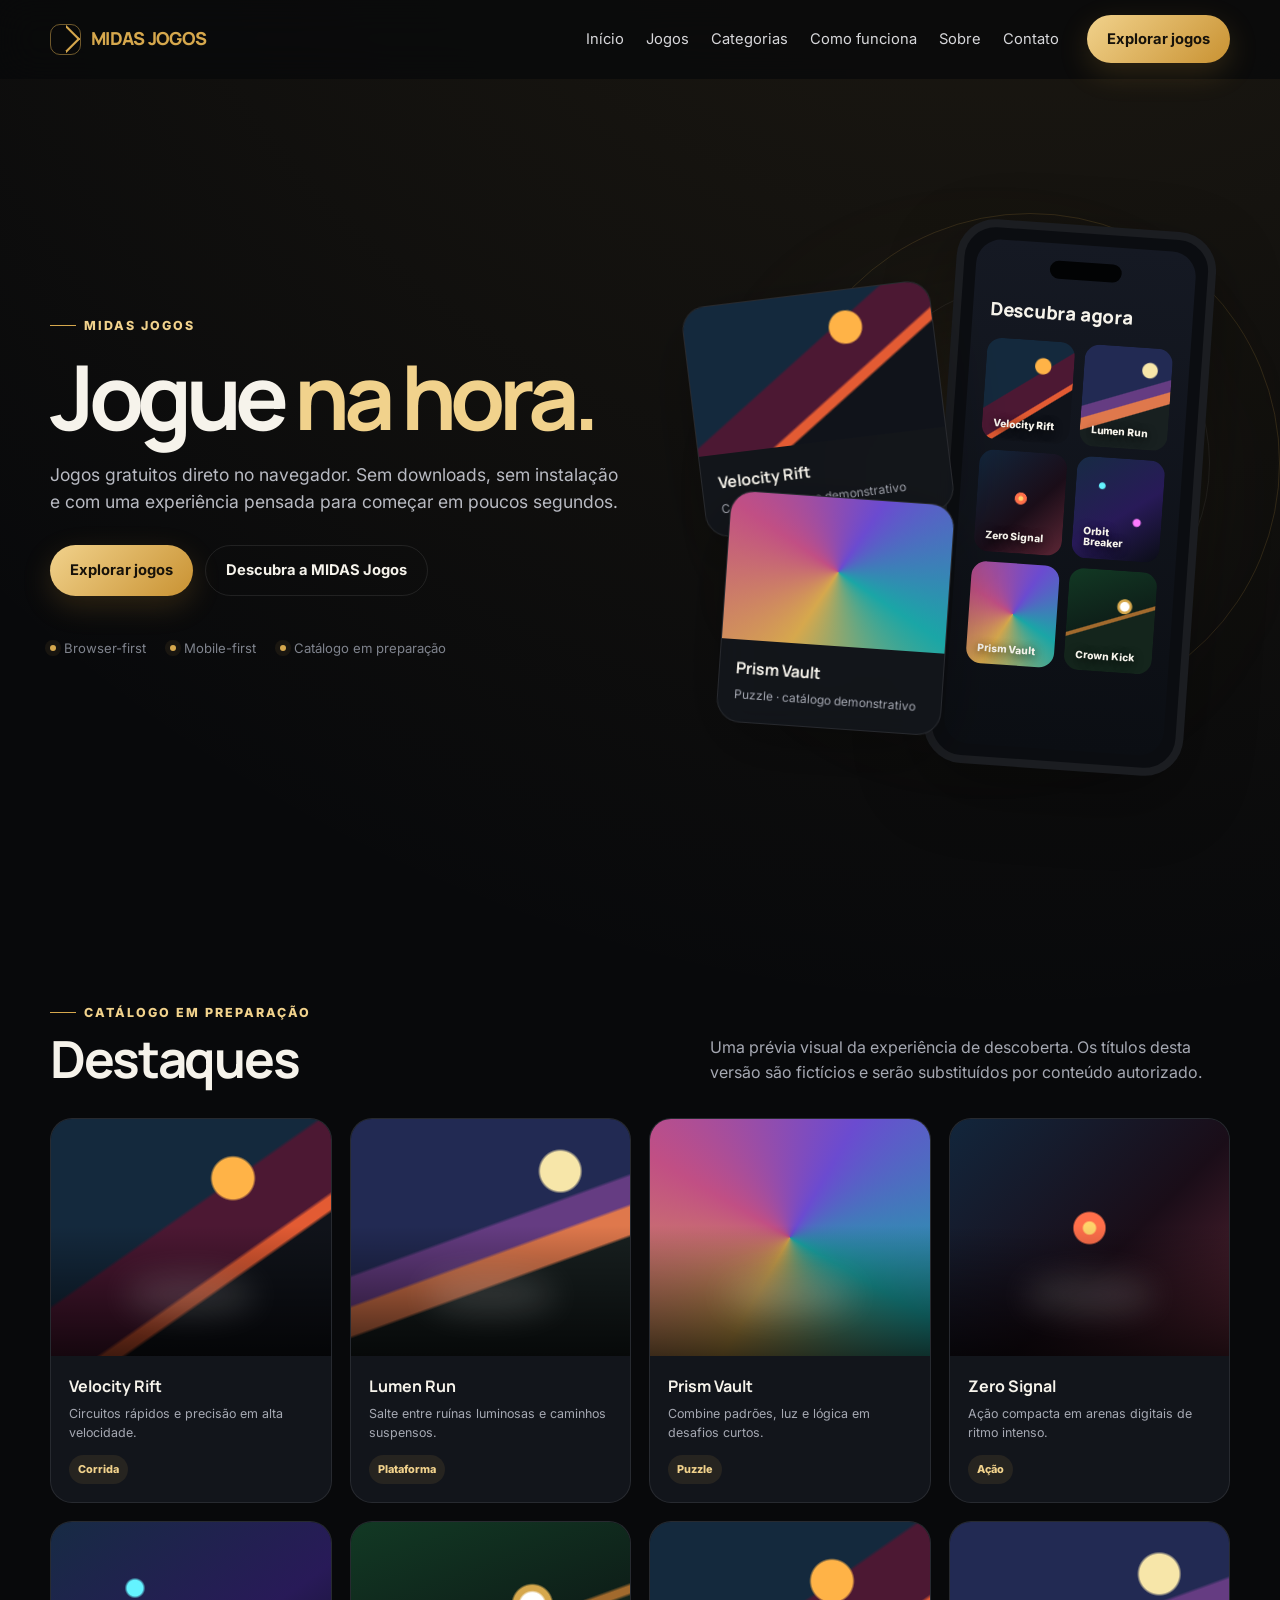
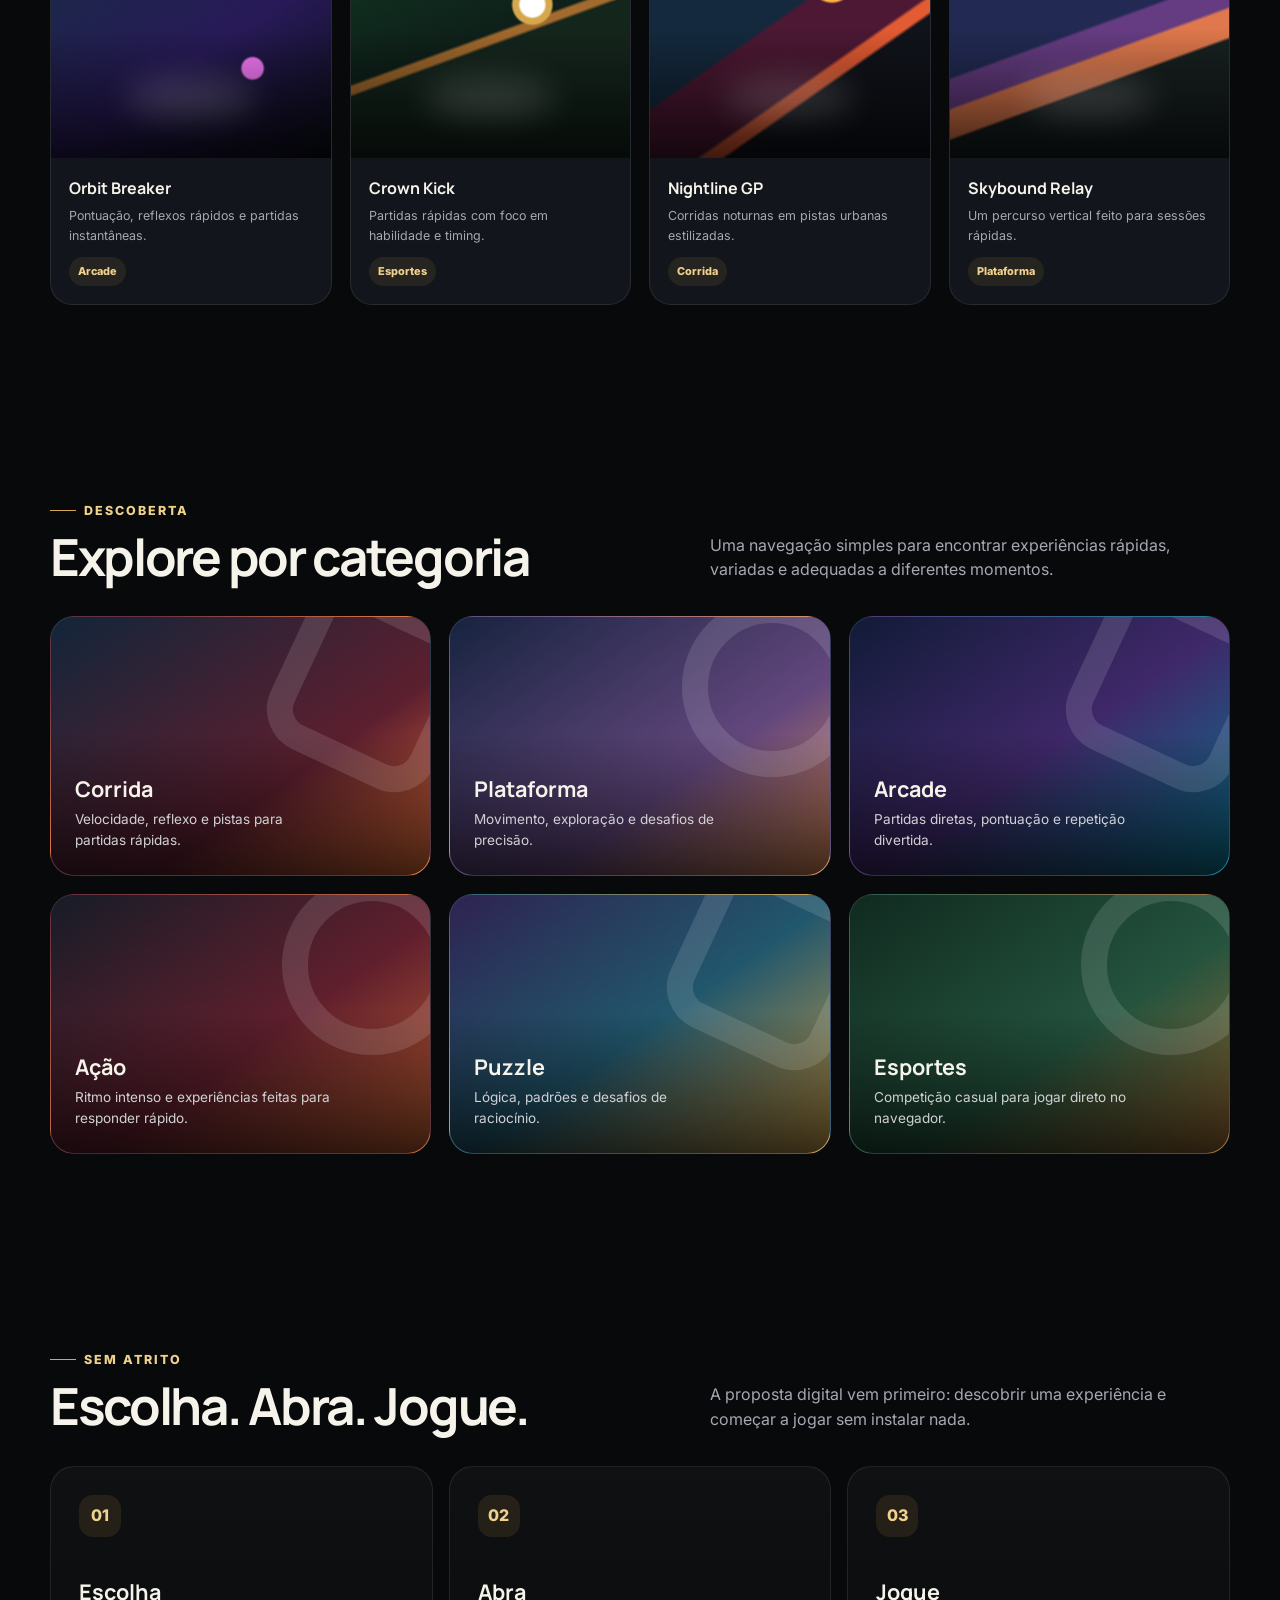
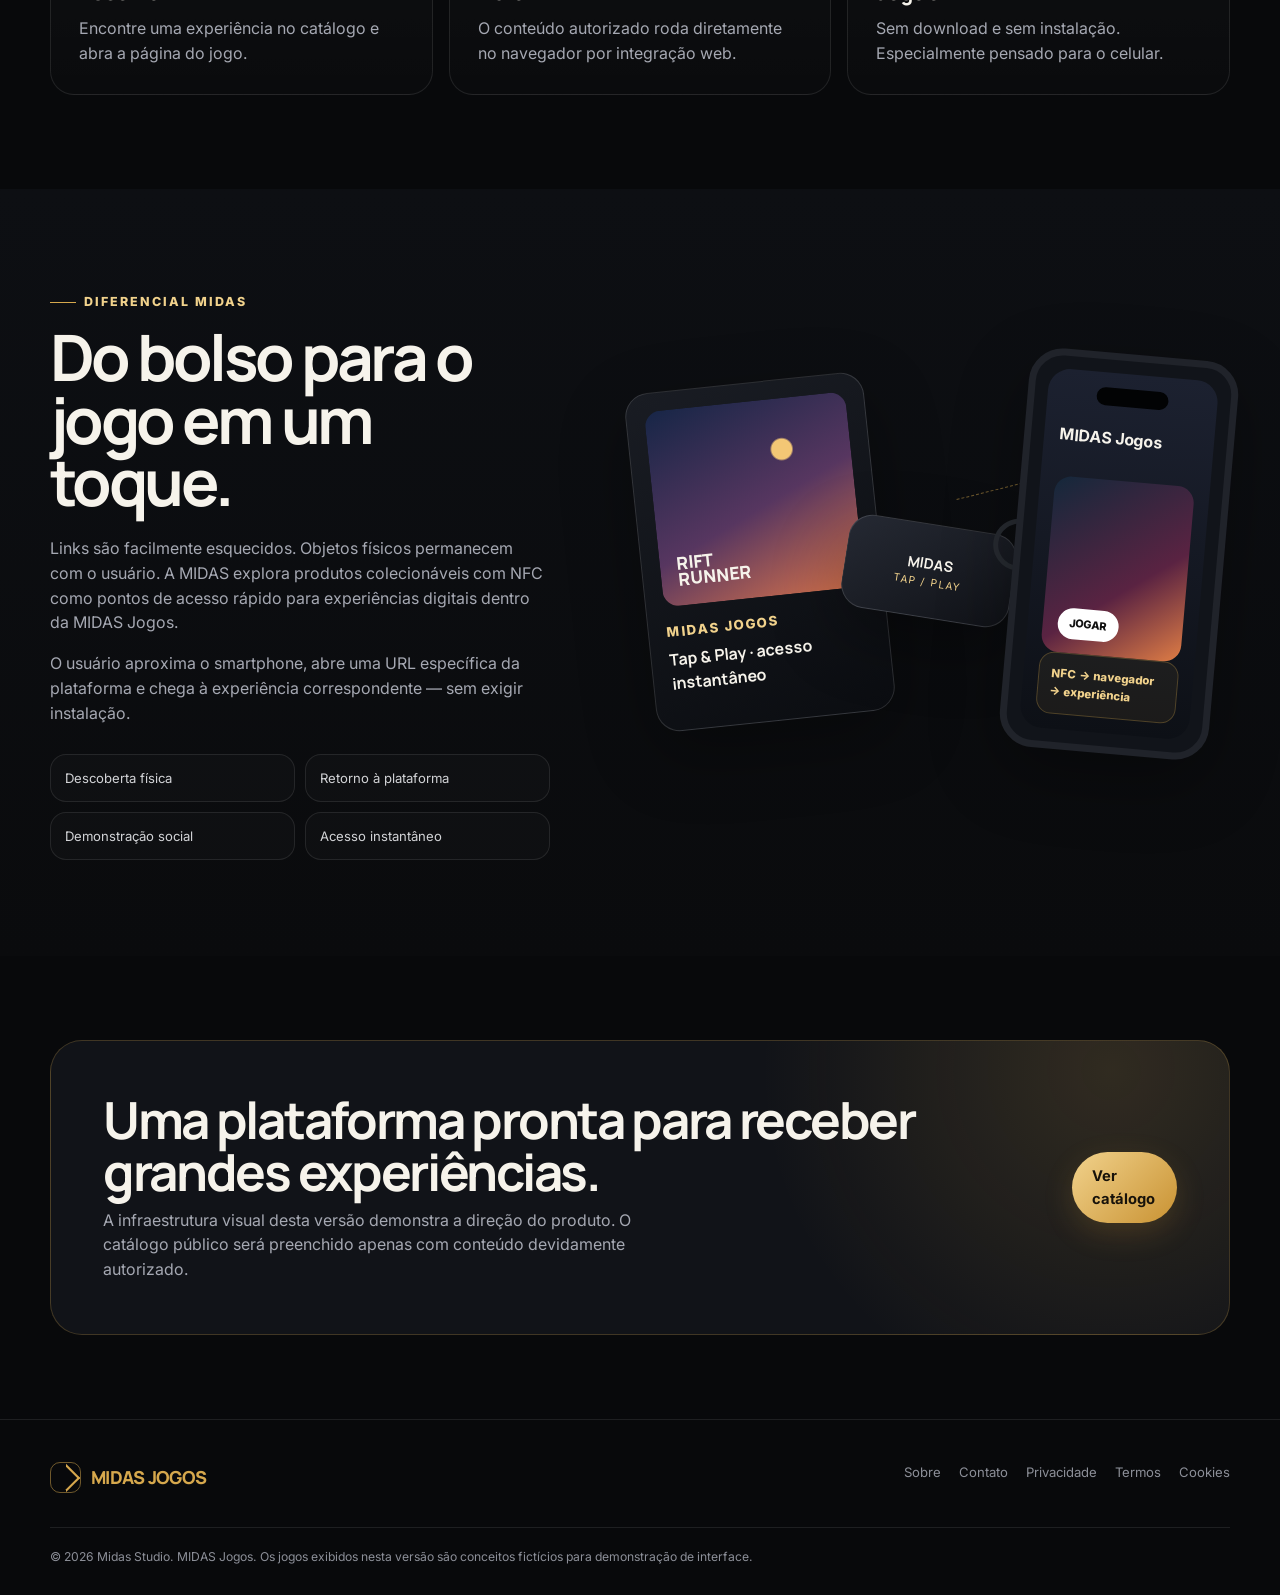
==== index.html @ 633391be "fix: route GitHub Pages root to public MIDAS Jogos site" ====
<!doctype html>
<html lang="pt-BR">
<head>
  <meta charset="utf-8">
  <meta name="viewport" content="width=device-width,initial-scale=1">
  <meta name="robots" content="noindex">
  <title>MIDAS Jogos</title>
  <meta http-equiv="refresh" content="0; url=./site/">
  <script>window.location.replace('./site/');</script>
</head>
<body>
  <p><a href="./site/">Abrir MIDAS Jogos</a></p>
</body>
</html>
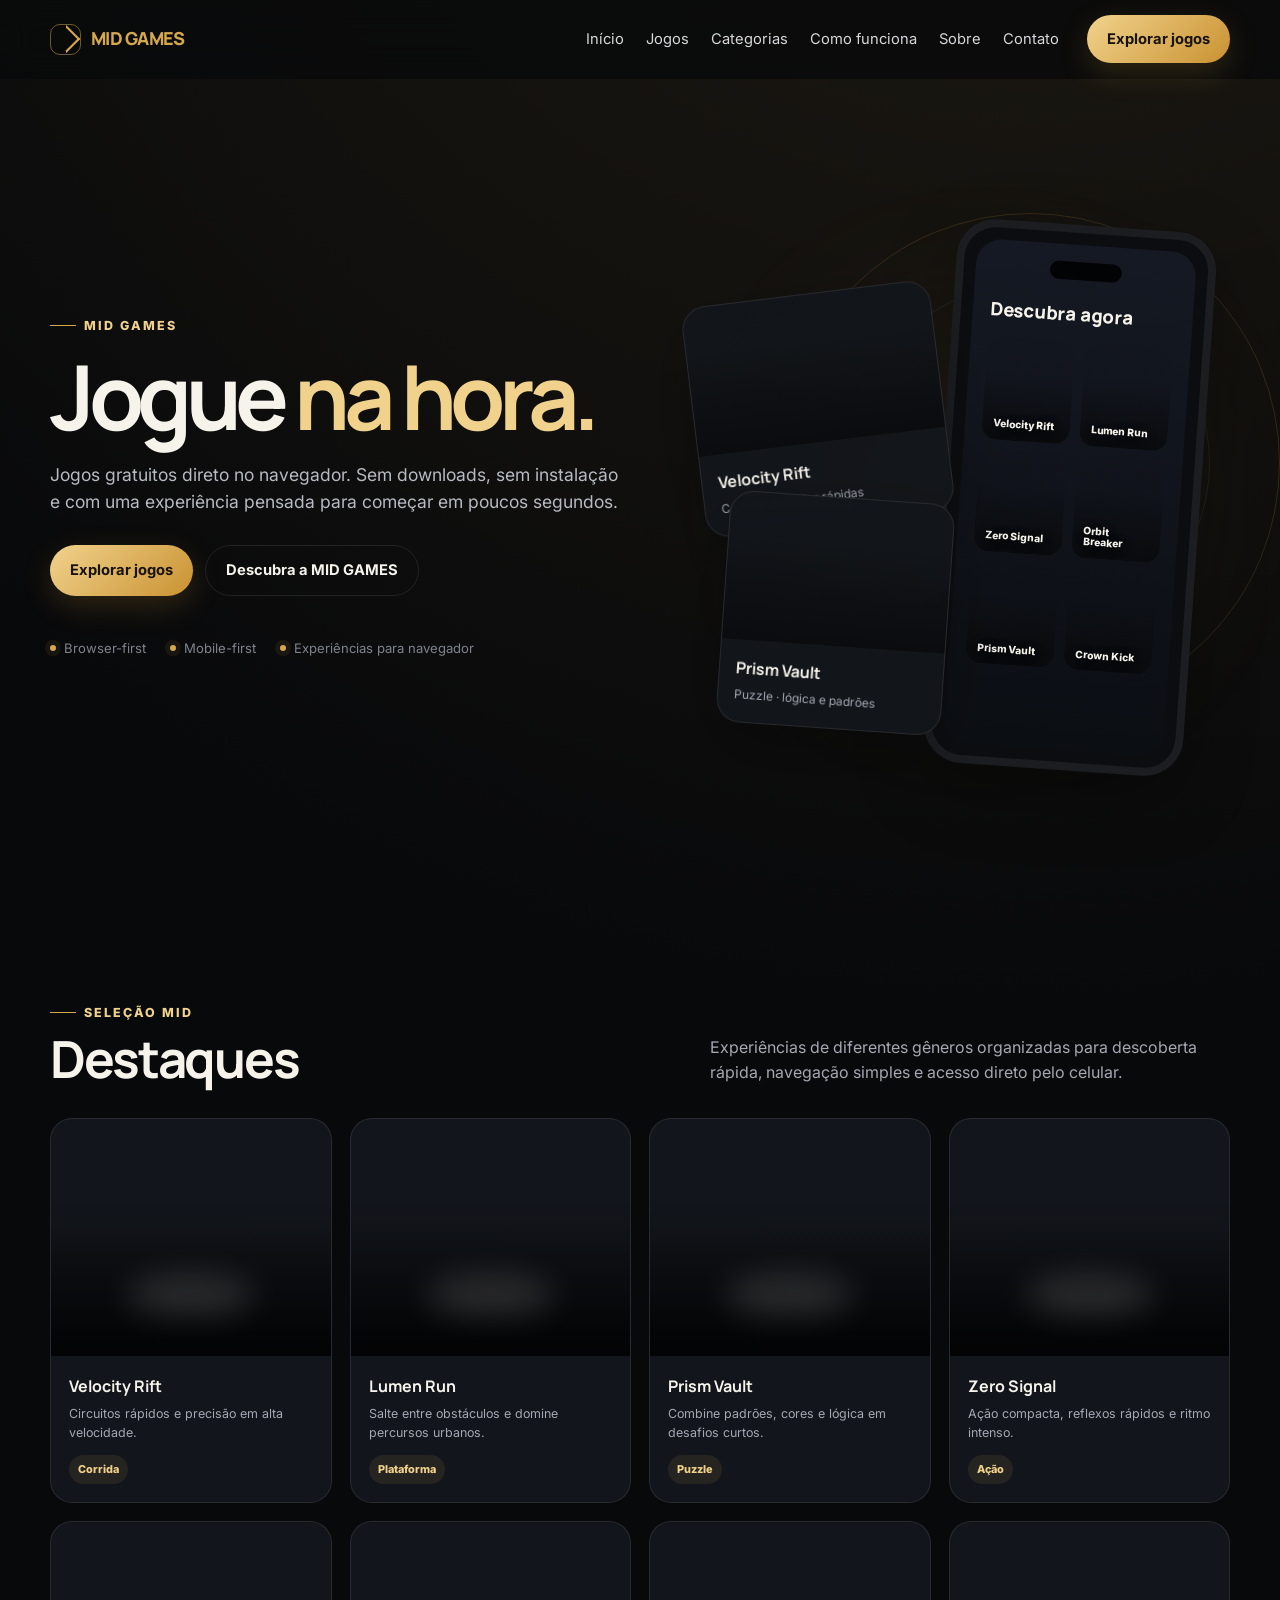
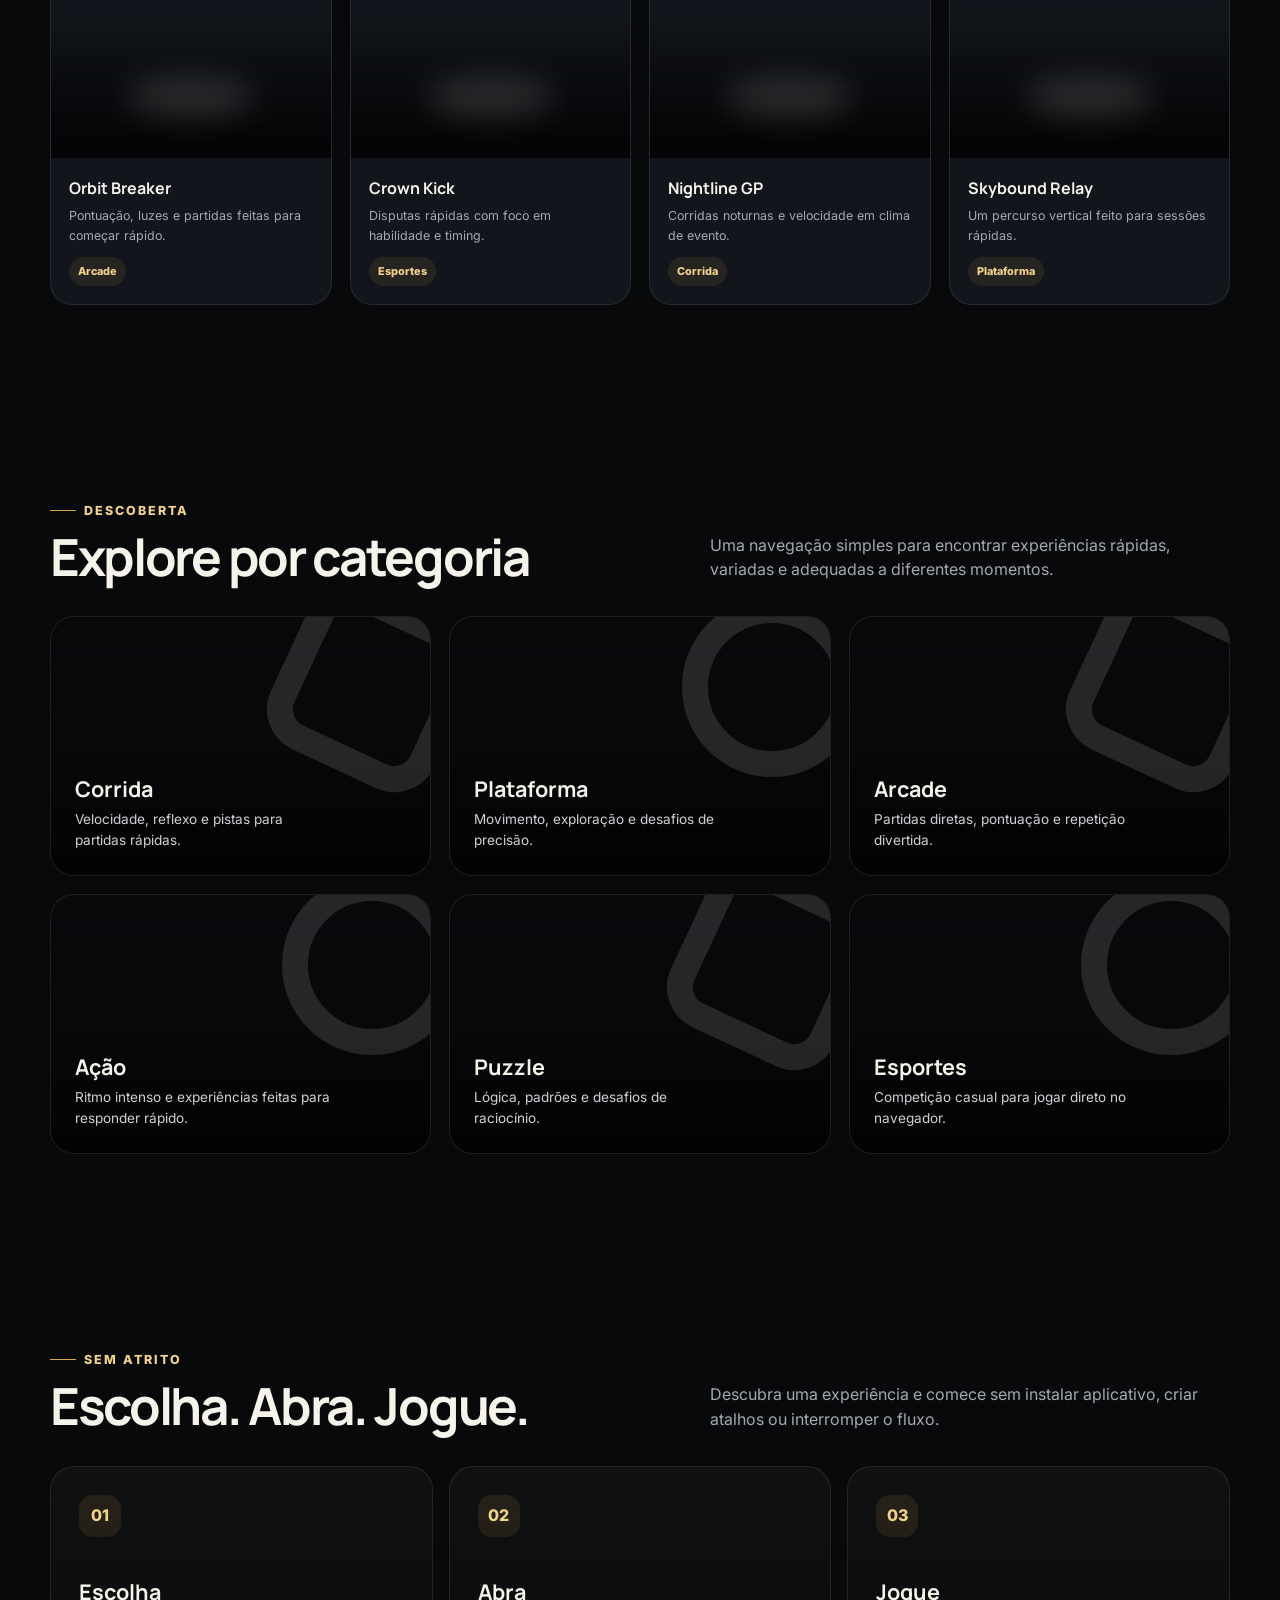
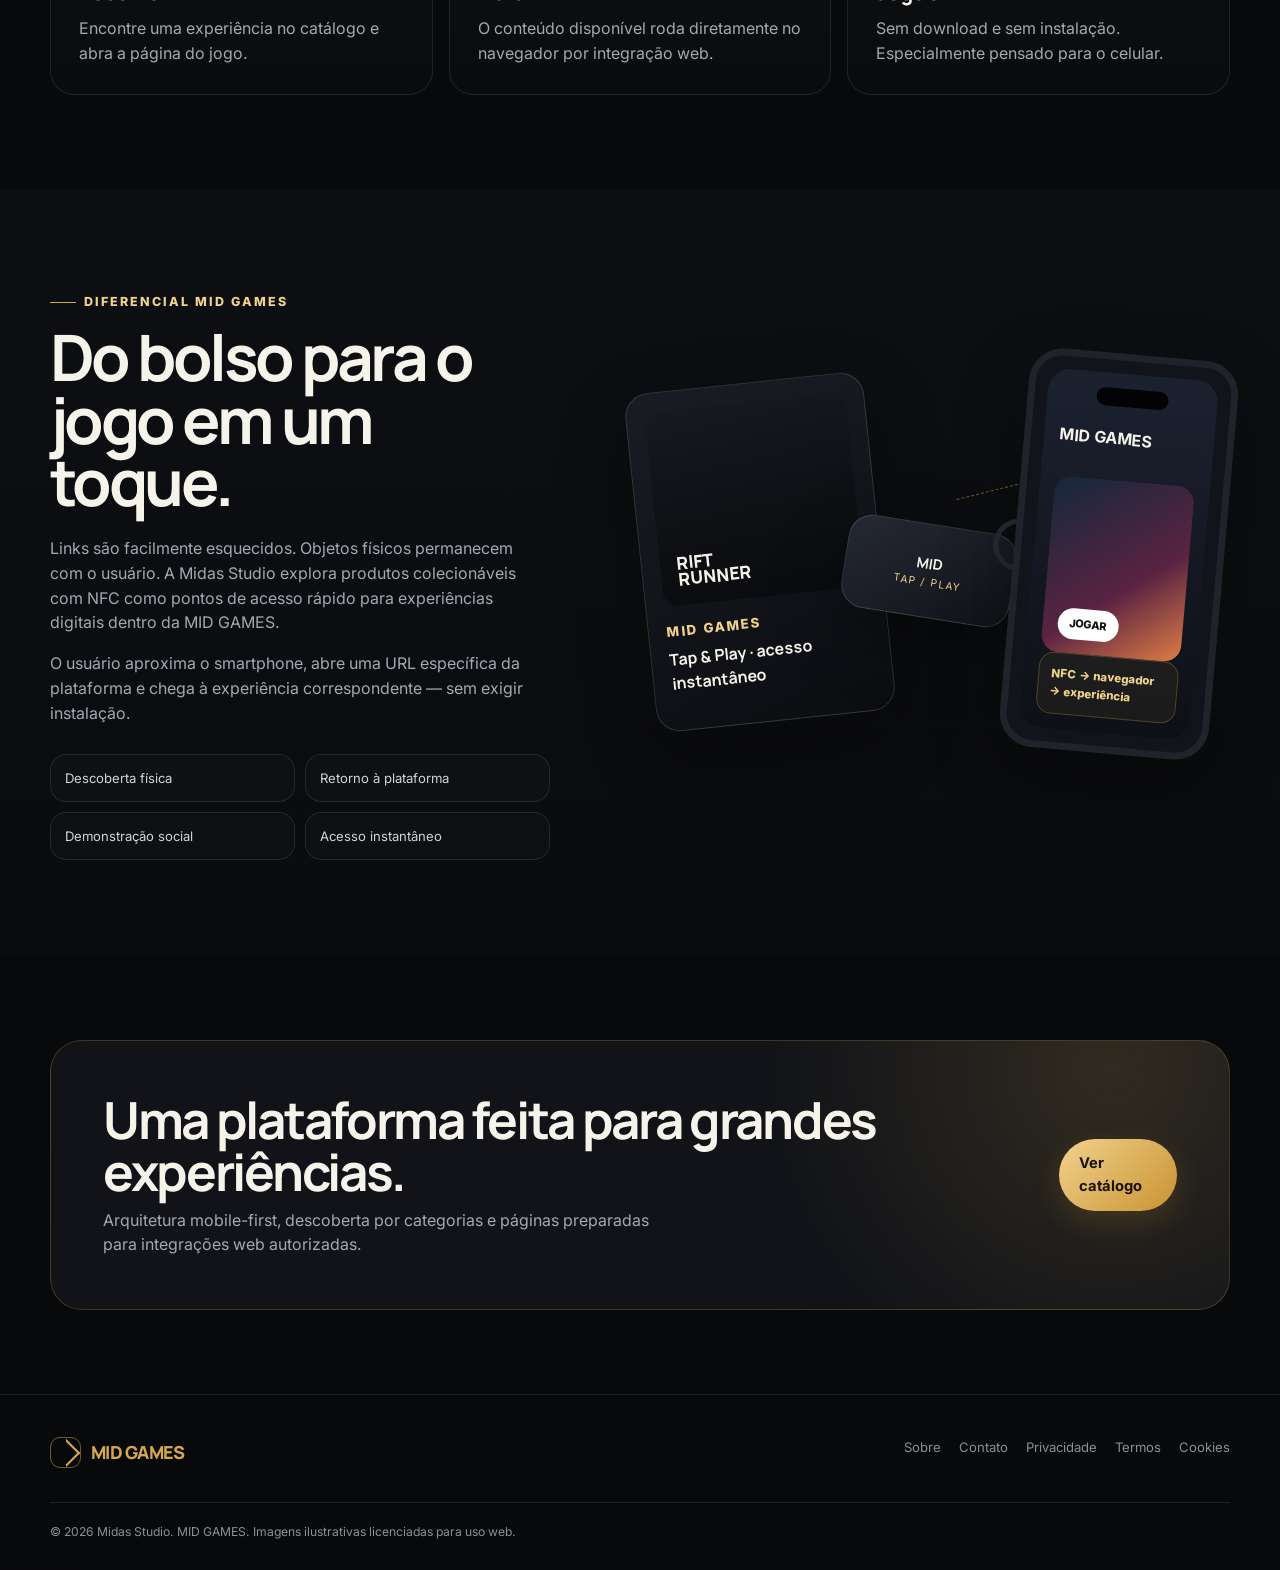
==== commit 6ffff9f2: "brand: rename root redirect to MID GAMES" ====
--- a/index.html
+++ b/index.html
@@ -4,11 +4,11 @@
   <meta charset="utf-8">
   <meta name="viewport" content="width=device-width,initial-scale=1">
   <meta name="robots" content="noindex">
-  <title>MIDAS Jogos</title>
+  <title>MID GAMES</title>
   <meta http-equiv="refresh" content="0; url=./site/">
   <script>window.location.replace('./site/');</script>
 </head>
 <body>
-  <p><a href="./site/">Abrir MIDAS Jogos</a></p>
+  <p><a href="./site/">Abrir MID GAMES</a></p>
 </body>
 </html>
